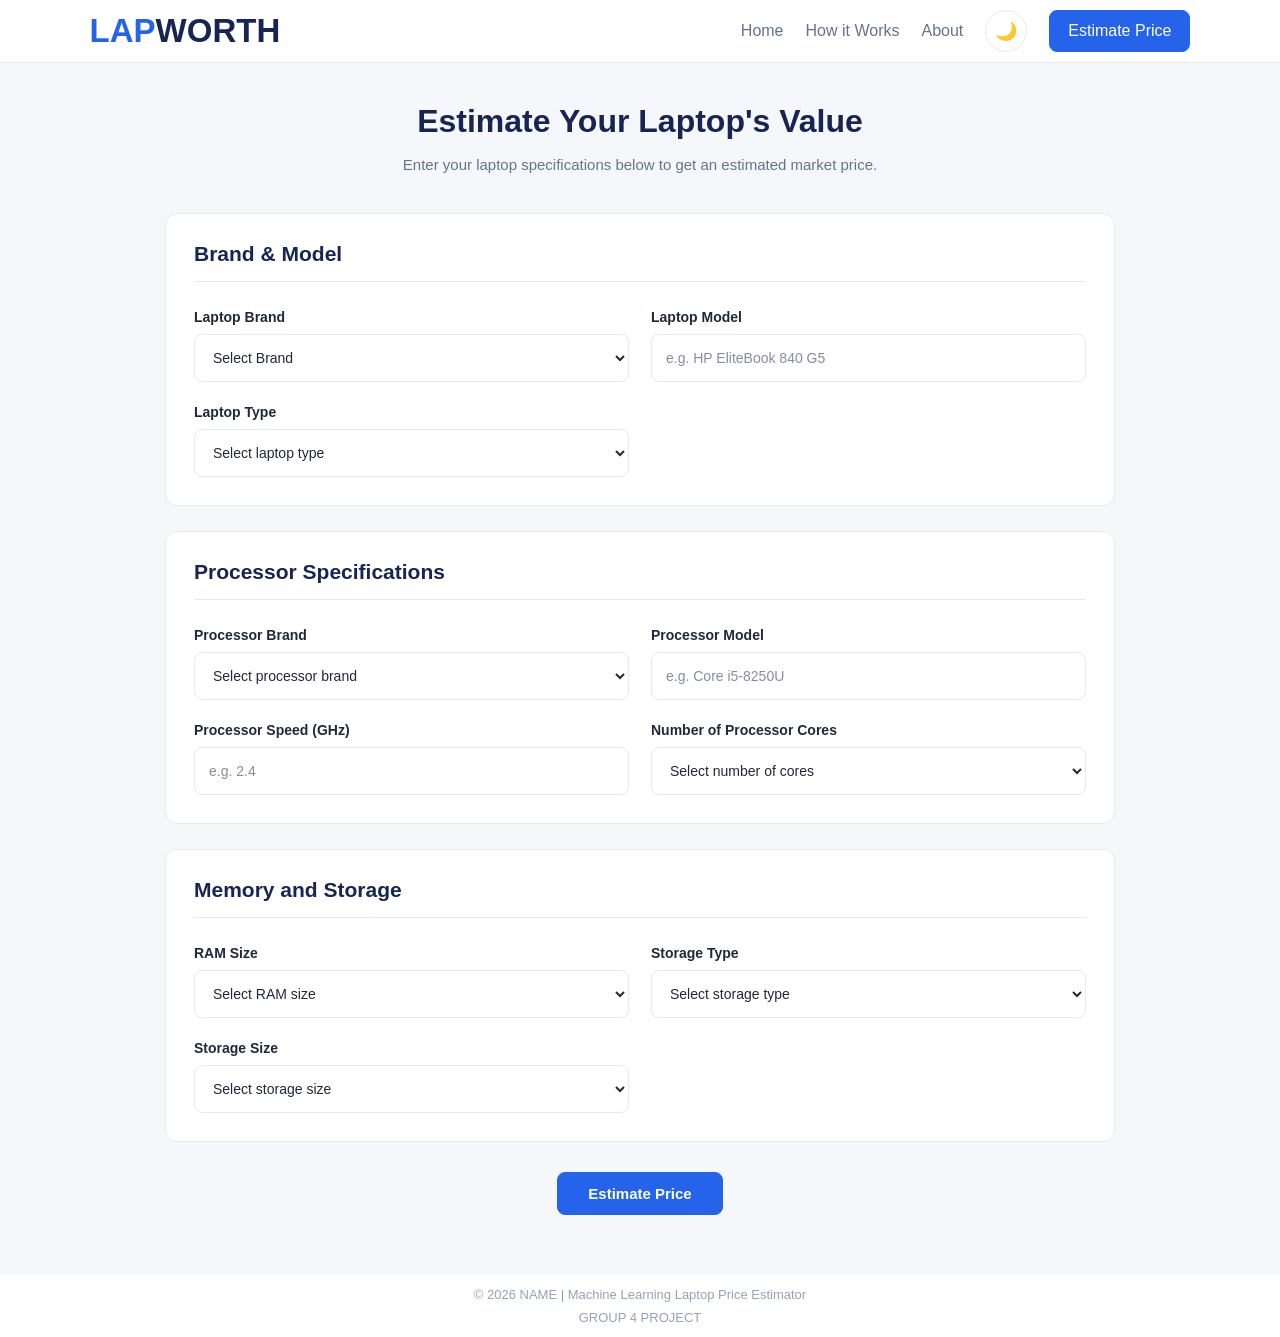
==== frontend/predict.html @ 1dff50c3 "Added html, css and js files in the frontend folder" ====
<!DOCTYPE html>
<html lang="en">
<head>
    <meta charset="UTF-8">
    <meta name="viewport" content="width=device-width, initial-scale=1.0">
    <title>Estimate Price</title>
    <link rel="stylesheet" type="text/css" href="index.css">
</head>
<body class="predict-page">
   <nav class="nav">

    <div class="logo">
        <h2>LAP<span style="color:var(--heading-color);">WORTH</span></h2>
        </div>

    <div class="links">
    <a href="index.html">Home</a>
    <a href="works.html">How it Works</a>  
    <a href="about.html">About</a>

     <button id="theme-toggle" aria-label="Toggle dark mode">🌙</button>

    <a href="predict.html" class="links-btn">Estimate Price</a>
    </div>

   </nav>

   <main class="prediction-container">

    <div class="prediction-header">
        <h1>Estimate Your Laptop's Value</h1>
        <p>Enter your laptop specifications below to get an estimated market price.</p>
    </div>

    <form id="prediction-form">

        <div class="section">
            <div class="section-heading">
                <h2>Brand & Model</h2>
            </div>

            <div class="input">
                <label for="brand">Laptop Brand</label>
                <select name="brand" id="brand" required>
                    <option value="">Select Brand</option>
                    <option>HP</option>
                    <option>Dell</option>
                    <option>Lenovo</option>
                    <option>Apple</option>
                    <option>Asus</option>
                    <option>Acer</option>
                    <option>MSI</option>
                    <option>Microsoft</option>
                    <option>Samsung</option>
                    <option>Toshiba</option>
                    <option>Other</option>
                </select>
            </div>

            <div class="input">
                <label for="model">Laptop Model</label>
                <input type="text" name="model" id="model" required  placeholder="e.g. HP EliteBook 840 G5">
            </div>

            <div class="input">
                <label for="type">Laptop Type</label>
                <select id="laptopType" name="laptopType" required>
                    <option value="">Select laptop type</option>
                    <option>Notebook</option>
                    <option>Ultrabook</option>
                    <option>Gaming Laptop</option>
                    <option>Workstation</option>
                    <option>Convertible / 2-in-1</option>
                    <option>Chromebook</option>
                </select>
            </div>
        </div>

        <div class="section">
            <div class="section-heading">
                <h2>Processor Specifications</h2>
            </div>

            <div class="input">
                <label for="processorbrand">Processor Brand</label>
                <select id="processorbrand" name="processorbrand" required>
                            <option value="">Select processor brand</option>
                            <option>Intel</option>
                            <option>AMD</option>
                            <option>Apple</option>
                            <option>Qualcomm</option>
                        </select>
            </div>

            <div class="input">
                <label for="processormodel">Processor Model</label>
               <input
                            type="text"
                            id="processormodel"
                            name="processormodel"
                            placeholder="e.g. Core i5-8250U"
                            required
                        >
                    </div>

                    <div class="input">
                        <label for="processorspeed">Processor Speed (GHz)</label>
                        <input
                            type="number"
                            id="processorspeed"
                            name="processorspeed"
                            placeholder="e.g. 2.4"
                            step="0.1"
                            min="0"
                            required
                        >
                    </div>

                    <div class="input">
                        <label for="cores">Number of Processor Cores</label>
                        <select id="cores" name="cores" required>
                            <option value="">Select number of cores</option>
                            <option>2</option>
                            <option>4</option>
                            <option>6</option>
                            <option>8</option>
                            <option>10</option>
                            <option>12</option>
                            <option>14</option>
                            <option>16</option>
                            <option>18</option>
                            <option>20</option>
                            <option>24</option>
                        </select>
                    </div>

            </div>

            <div class="section">
                <div class="section-heading">
                    <h2>Memory and Storage</h2>                    
                </div>

                <div class="input">
                    <label for="ram">RAM Size</label>
                    <select id="ram" name="ram" required>
                            <option value="">Select RAM size</option>
                            <option>2GB</option>
                            <option>4GB</option>
                            <option>8GB</option>
                            <option>12GB</option>
                            <option>16GB</option>
                            <option>24GB</option>
                            <option>32GB</option>
                            <option>64GB</option>
                        </select>
                </div>

                <div class="input">
                    <label for="storagetype">Storage Type</label>
                    <select id="storageType" name="storageType" required>
                            <option value="">Select storage type</option>
                            <option>HDD</option>
                            <option>SSD</option>
                            <option>Hybrid</option>
                            <option>eMMC</option>
                        </select>
                </div>

                <div class="input">
                    <label for="storagesize">Storage Size</label>
                    <select id="storagesize" name="storagesize" required>
                            <option value="">Select storage size</option>
                            <option>128GB</option>
                            <option>256GB</option>
                            <option>512GB</option>
                            <option>1TB</option>
                            <option>2TB</option>
                            <option>4TB</option>
                        </select>
            </div>

        </div>

        <div class="predict-predict">
            <a href="predict.html" class="predict-btn">Estimate Price</a>
        </div>
    </form>
    
   </main>

   <footer>
        <p>© 2026 NAME | Machine Learning Laptop Price Estimator</p>
        <p style="margin-top: 8px;">
            GROUP 4 PROJECT
        </p>
    </footer>

     <script src="theme.js" defer></script>

</body>
</html>
---- frontend/index.css ----
:root {
    --bg-color: #f5f7fb;
    --nav-bg: #ffffff;
    --text-color: #1e293b;
    --heading-color: #172554;
    --secondary-text: #64748b;
    --border-color: #e5eaf1;
    --footer-text: #94a3b8;
    --card-bg: #ffffff;
    --input-bg: #ffffff;
    --primary-color: #2563eb;
    --primary-hover: #1d4ed8;
    }

[data-theme="dark"] {
    --bg-color: #0f172a;
    --nav-bg: #1e293b;
    --text-color: #e2e8f0;
    --heading-color: #f8fafc;
    --secondary-text: #94a3b8;
    --border-color: #334155;
    --footer-text: #94a3b8;
    --card-bg: #1e293b;
    --input-bg: #0f172a;
    --primary-color: #3b82f6;
    --primary-hover: #2563eb;
}

* {
    margin: 0;
    padding: 0;
    box-sizing: border-box;
    font-family: "Segoe UI", Arial, sans-serif;
}

body {
    background: var(--bg-color);
    color: var(--text-color);
    transition: background 0.3s ease, color 0.3s ease;
}

.nav {
    background: var(--nav-bg);
    padding: 10px 7%;
    display: flex;
    justify-content: space-between;
    align-items: center;
    border-bottom: 1px solid var(--border-color);
    transition: background 0.3s ease;
}

.logo {
    display: flex;
    flex-direction: row;
    font-size: 22px;
    font-weight: 800;
    color: var(--primary-color);
    gap: 10px;
    align-items: center;
}

.links {
    display: flex;
    gap: 22px;
    align-items: center;
    justify-content: space-between;
}

.links a {
    text-decoration: none;
    color: var(--secondary-text);
    font-size: 16px;
    transition: color 0.3s ease;
}

.links a:hover {
    color: var(--primary-color);
}

.links-btn {
    background: var(--primary-color);
    color: white !important;
    padding: 11px 18px;
    border-radius: 8px;
    font-size: 16px;
    border: solid 1px var(--primary-color);
    transition: 0.3s;
}

.links-btn:hover {
    background: var(--primary-hover);
}

.header {
    text-align: center;
    padding: 50px 20px 30px;
}

.header h2 {
    font-size: 36px;
    margin-bottom: 15px;
    color: var(--heading-color);
}

.header h3 {
    color: var(--secondary-text);
    font-size: 15px;
    line-height: 1.7;
    max-width: 600px;
    margin: auto;
}

.header img {
    width: 100%;
    max-width: 320px;
    height: auto;
    object-fit: contain;
    margin-top: -90px;
}


.predict {
    margin-top: -10px;
}

.predict-btn {
    display: inline-block;
    text-decoration: none;
    background: var(--primary-color);
    color: white;
    padding: 12px 30px;
    border: 1px solid var(--primary-color);
    border-radius: 8px;
    font-size: 15px;
    font-weight: 600;
    cursor: pointer;
    transition: 0.3s;
}

.predict-btn:hover {
    background: var(--primary-hover);
}

footer {
    text-align: center;
    padding: 12px 10px;
    font-size: 13px;
    color: var(--footer-text);
    background: var(--nav-bg);
    transition: background 0.3s ease, color 0.3s ease;
}

#theme-toggle {
    background: var(--nav-bg);
    color: var(--text-color);
    border: 1px solid var(--border-color);
    width: 42px;
    height: 42px;
    border-radius: 50%;
    font-size: 18px;
    cursor: pointer;
    display: flex;
    align-items: center;
    justify-content: center;
    transition: 0.3s;
}

#theme-toggle:hover {
    background: var(--border-color);
    transform: scale(1.05);
}

.steps{
    display: flex;
    flex-direction: row;
    align-items: center;
    justify-content: space-around;
    gap: 20px;
    margin: 80px 0 50px 0;
}

.steps div{
    background: var(--card-bg);
    padding: 40px 20px;
    border-radius: 8px;
    border: 1px solid var(--border-color);
    width: 200px;
    height: 200px;
    text-align: center;
}

.stepdiv h3{
    color: var(--heading-color);
    font-size: 18px;
    margin-bottom: 10px;
}

.work-heading{
    margin-top: 50px;
    text-align: center;
}
.work-predict {
    display: flex;
    justify-content: center;
    align-items: center;
    margin-top: -10px;
    margin-bottom: 30px;
}

.about-page .about-container {
    max-width: 1100px;
    margin: auto;
    padding: 40px 25px 60px;
}


.about-page .about-header {
    text-align: center;
    margin-bottom: 35px;
}

.about-page .about-header h1 {
    font-size: 32px;
    color: var(--heading-color);
    margin-bottom: 10px;
}

.about-page .about-header p {
    color: var(--secondary-text);
    font-size: 16px;
}


.about-page .course-info {
    display: grid;
    grid-template-columns: repeat(4, 1fr);
    gap: 20px;
    margin-bottom: 35px;
}

.about-page .info-card {
    background: var(--card-bg);
    border: 1px solid var(--border-color);
    border-radius: 10px;
    padding: 25px 20px;
    text-align: center;
}


.about-page .info-card h3 {
    color: var(--secondary-text);
    font-size: 14px;
    margin-bottom: 12px;
}

.about-page .info-card p {
    color: var(--heading-color);
    font-size: 16px;
    font-weight: 600;
}

.about-page .project-description {
    background: var(--card-bg);
    border: 1px solid var(--border-color);
    border-left: 5px solid var(--primary-color);
    border-radius: 10px;
    padding: 30px;
    margin-bottom: 45px;
}

.about-page .project-description h2 {
    color: var(--heading-color);
    font-size: 23px;
    margin-bottom: 15px;
}

.about-page .project-description p {
    color: var(--text-color);
    line-height: 1.8;
    font-size: 15px;
}

.about-page .members-section h2 {
    text-align: center;
    font-size: 26px;
    color: var(--heading-color);
    margin-bottom: 10px;
}

.about-page .members-subtitle {
    text-align: center;
    color: var(--secondary-text);
    margin-bottom: 25px;
    font-size: 14px;
}


.about-page .table-container {
    overflow-x: auto;
    background: var(--card-bg);
    border: 1px solid var(--border-color);
    border-radius: 10px;
}


.about-page .members-table {
    width: 100%;
    border-collapse: collapse;
    min-width: 650px;
}

.about-page .members-table th {
    background: var(--primary-color);
    color: white;
    text-align: left;
    padding: 16px 20px;
    font-size: 15px;
}

.about-page .members-table td {
    padding: 16px 20px;
    border-bottom: 1px solid var(--border-color);
    color: var(--text-color);
    font-size: 14px;
}

.about-page .members-table tbody tr {
    transition: background 0.2s ease;
}

.about-page .members-table tbody tr:hover {
    background: var(--bg-color);
}

.about-page .members-table tbody tr:last-child td {
    border-bottom: none;
}


.predict-page .prediction-container {
    max-width: 1000px;
    margin: auto;
    padding: 40px 25px 60px;
}


.predict-page .prediction-header {
    text-align: center;
    margin-bottom: 35px;
}

.predict-page .prediction-header h1 {
    color: var(--heading-color);
    font-size: 32px;
    margin-bottom: 12px;
}

.predict-page .prediction-header p {
    color: var(--secondary-text);
    font-size: 15px;
    line-height: 1.7;
}

.predict-page #prediction-form {
    display: flex;
    flex-direction: column;
    gap: 25px;
}

.predict-page .section {
    background: var(--card-bg);
    border: 1px solid var(--border-color);
    border-radius: 12px;
    padding: 28px;
    display: grid;
    grid-template-columns: repeat(2, 1fr);
    gap: 22px;
    transition: background 0.3s ease;
}

.predict-page .section-heading {
    grid-column: 1 / -1;
    border-bottom: 1px solid var(--border-color);
    padding-bottom: 15px;
    margin-bottom: 5px;
}

.predict-page .section-heading h2 {
    font-size: 21px;
    color: var(--heading-color);
}

.predict-page .input {
    display: flex;
    flex-direction: column;
    gap: 9px;
}

.predict-page .input label {
    color: var(--text-color);
    font-size: 14px;
    font-weight: 600;
}

.predict-page .input input,
.predict-page .input select {
    width: 100%;
    height: 48px;
    padding: 0 14px;
    border: 1px solid var(--border-color);
    border-radius: 8px;
    background: var(--input-bg);
    color: var(--text-color);
    font-size: 14px;
    outline: none;
    transition: border 0.3s ease, box-shadow 0.3s ease;
}

.predict-page .input input:focus,
.predict-page .input select:focus {
    border-color: var(--primary-color);
    box-shadow: 0 0 0 3px rgba(37, 99, 235, 0.12);
}

.predict-page .input input::placeholder {
    color: var(--secondary-text);
    opacity: 0.8;
}

.predict-page .input select option {
    background: var(--input-bg);
    color: var(--text-color);
}

.predict-page .predict-predict {
    display: flex;
    justify-content: center;
    margin-top: 5px;
}
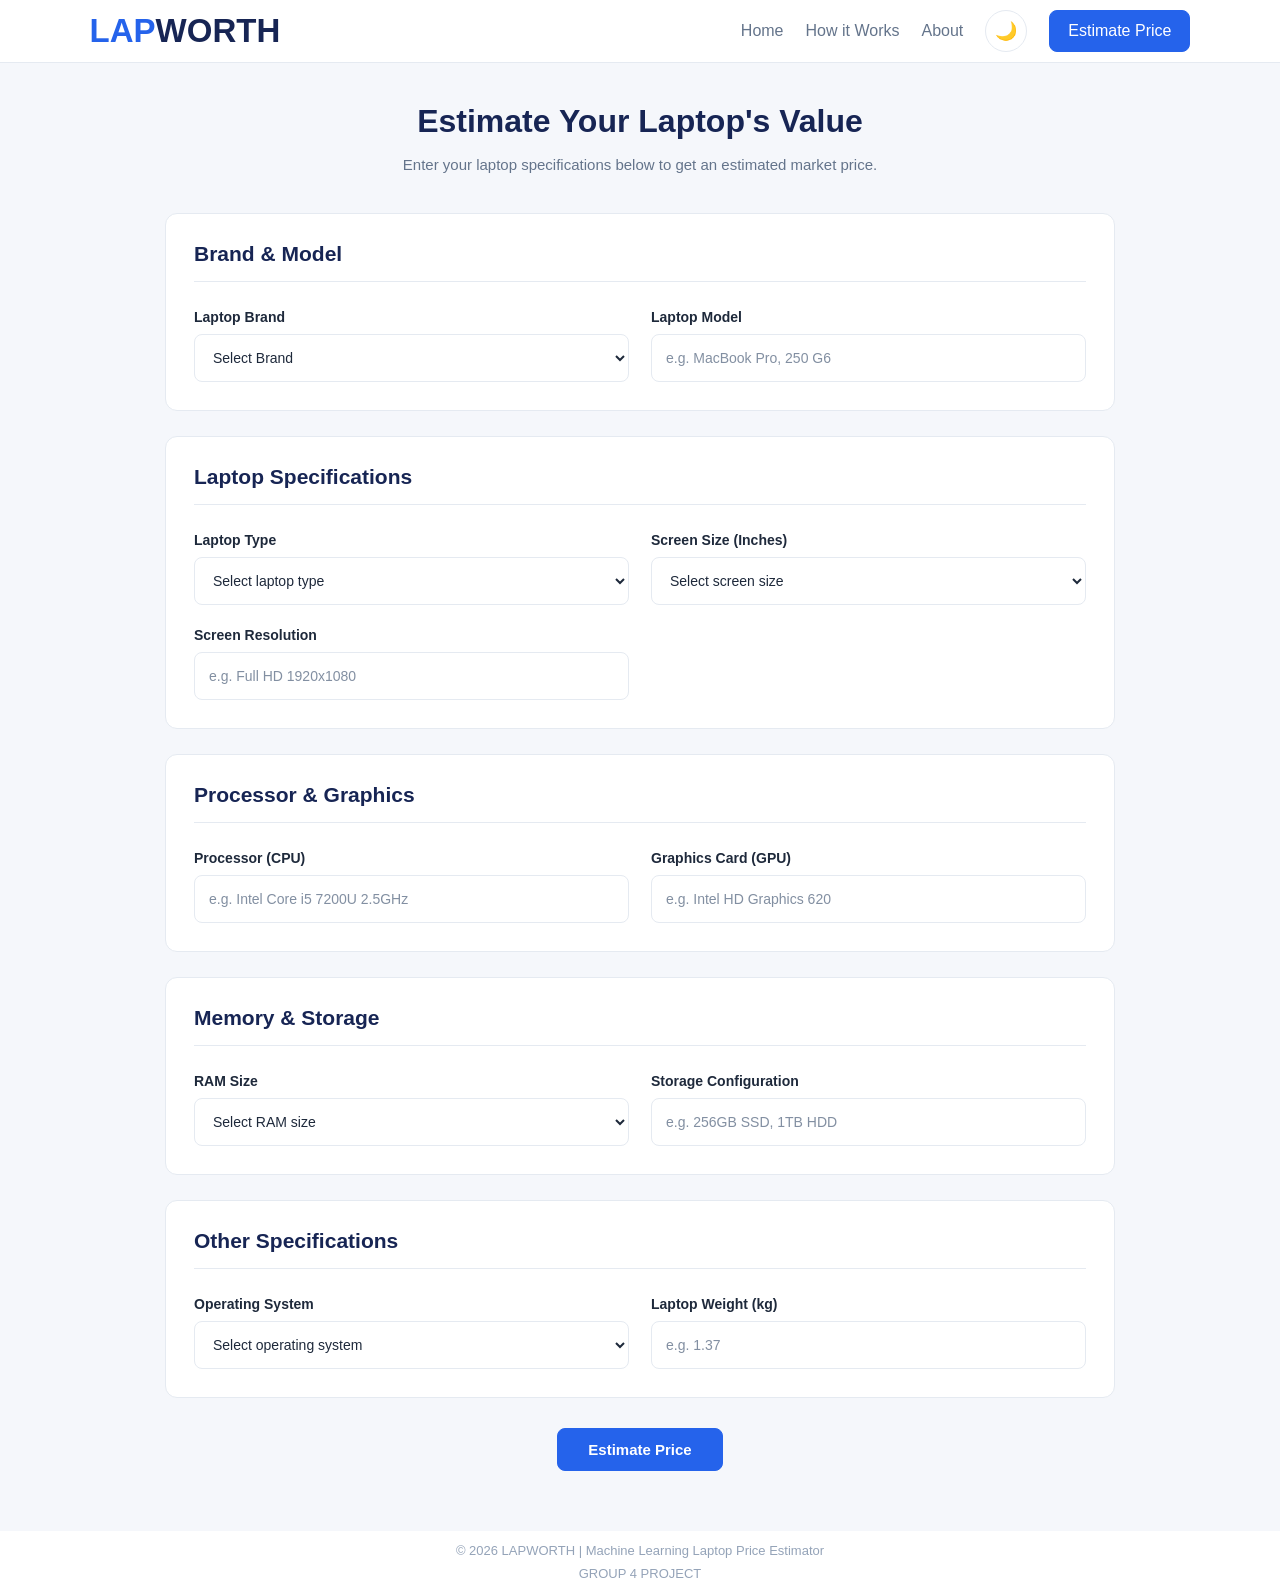
==== commit 4a43af2f: "Updated about page and predict page" ====
--- a/frontend/predict.html
+++ b/frontend/predict.html
@@ -1,3 +1,4 @@
+
 <!DOCTYPE html>
 <html lang="en">
 <head>
@@ -6,197 +7,264 @@
     <title>Estimate Price</title>
     <link rel="stylesheet" type="text/css" href="index.css">
 </head>
+
 <body class="predict-page">
-   <nav class="nav">
-
-    <div class="logo">
-        <h2>LAP<span style="color:var(--heading-color);">WORTH</span></h2>
+
+    <nav class="nav">
+
+        <div class="logo">
+            <h2>LAP<span style="color:var(--heading-color);">WORTH</span></h2>
         </div>
 
-    <div class="links">
-    <a href="index.html">Home</a>
-    <a href="works.html">How it Works</a>  
-    <a href="about.html">About</a>
-
-     <button id="theme-toggle" aria-label="Toggle dark mode">🌙</button>
-
-    <a href="predict.html" class="links-btn">Estimate Price</a>
-    </div>
-
-   </nav>
-
-   <main class="prediction-container">
-
-    <div class="prediction-header">
-        <h1>Estimate Your Laptop's Value</h1>
-        <p>Enter your laptop specifications below to get an estimated market price.</p>
-    </div>
-
-    <form id="prediction-form">
-
-        <div class="section">
-            <div class="section-heading">
-                <h2>Brand & Model</h2>
-            </div>
-
-            <div class="input">
-                <label for="brand">Laptop Brand</label>
-                <select name="brand" id="brand" required>
-                    <option value="">Select Brand</option>
-                    <option>HP</option>
-                    <option>Dell</option>
-                    <option>Lenovo</option>
-                    <option>Apple</option>
-                    <option>Asus</option>
-                    <option>Acer</option>
-                    <option>MSI</option>
-                    <option>Microsoft</option>
-                    <option>Samsung</option>
-                    <option>Toshiba</option>
-                    <option>Other</option>
-                </select>
-            </div>
-
-            <div class="input">
-                <label for="model">Laptop Model</label>
-                <input type="text" name="model" id="model" required  placeholder="e.g. HP EliteBook 840 G5">
-            </div>
-
-            <div class="input">
-                <label for="type">Laptop Type</label>
-                <select id="laptopType" name="laptopType" required>
-                    <option value="">Select laptop type</option>
-                    <option>Notebook</option>
-                    <option>Ultrabook</option>
-                    <option>Gaming Laptop</option>
-                    <option>Workstation</option>
-                    <option>Convertible / 2-in-1</option>
-                    <option>Chromebook</option>
-                </select>
-            </div>
+        <div class="links">
+            <a href="index.html">Home</a>
+            <a href="works.html">How it Works</a>
+            <a href="about.html">About</a>
+
+            <button id="theme-toggle" aria-label="Toggle dark mode">🌙</button>
+
+            <a href="predict.html" class="links-btn">Estimate Price</a>
         </div>
 
-        <div class="section">
-            <div class="section-heading">
-                <h2>Processor Specifications</h2>
-            </div>
-
-            <div class="input">
-                <label for="processorbrand">Processor Brand</label>
-                <select id="processorbrand" name="processorbrand" required>
-                            <option value="">Select processor brand</option>
-                            <option>Intel</option>
-                            <option>AMD</option>
-                            <option>Apple</option>
-                            <option>Qualcomm</option>
-                        </select>
-            </div>
-
-            <div class="input">
-                <label for="processormodel">Processor Model</label>
-               <input
-                            type="text"
-                            id="processormodel"
-                            name="processormodel"
-                            placeholder="e.g. Core i5-8250U"
-                            required
-                        >
-                    </div>
-
-                    <div class="input">
-                        <label for="processorspeed">Processor Speed (GHz)</label>
-                        <input
-                            type="number"
-                            id="processorspeed"
-                            name="processorspeed"
-                            placeholder="e.g. 2.4"
-                            step="0.1"
-                            min="0"
-                            required
-                        >
-                    </div>
-
-                    <div class="input">
-                        <label for="cores">Number of Processor Cores</label>
-                        <select id="cores" name="cores" required>
-                            <option value="">Select number of cores</option>
-                            <option>2</option>
-                            <option>4</option>
-                            <option>6</option>
-                            <option>8</option>
-                            <option>10</option>
-                            <option>12</option>
-                            <option>14</option>
-                            <option>16</option>
-                            <option>18</option>
-                            <option>20</option>
-                            <option>24</option>
-                        </select>
-                    </div>
-
-            </div>
-
-            <div class="section">
-                <div class="section-heading">
-                    <h2>Memory and Storage</h2>                    
+    </nav>
+
+    <main class="prediction-container">
+
+        <div class="prediction-header">
+            <h1>Estimate Your Laptop's Value</h1>
+            <p>Enter your laptop specifications below to get an estimated market price.</p>
+        </div>
+
+        <form id="prediction-form">
+
+            <!-- BRAND AND MODEL -->
+            <div class="section">
+
+                <div class="section-heading">
+                    <h2>Brand & Model</h2>
+                </div>
+
+                <div class="input">
+                    <label for="company">Laptop Brand</label>
+                    <select name="Company" id="company" required>
+                        <option value="">Select Brand</option>
+                        <option>Apple</option>
+                        <option>HP</option>
+                        <option>Acer</option>
+                        <option>Asus</option>
+                        <option>Dell</option>
+                        <option>Lenovo</option>
+                        <option>Chuwi</option>
+                        <option>MSI</option>
+                        <option>Microsoft</option>
+                        <option>Toshiba</option>
+                        <option>Huawei</option>
+       	                <option>Xiaomi</option>
+                        <option>Vero</option>
+                        <option>Razer</option>
+                        <option>Mediacom</option>
+                        <option>Samsung</option>
+                        <option>Google</option>
+                        <option>Fujitsu</option>
+                        <option>LG</option>
+                    </select>
+                </div>
+
+                <div class="input">
+                    <label for="product">Laptop Model</label>
+                    <input
+                        type="text"
+                        name="Product"
+                        id="product"
+                        placeholder="e.g. MacBook Pro, 250 G6"
+                        required
+                    >
+                </div>
+
+            </div>
+
+            <!-- LAPTOP SPECIFICATIONS -->
+            <div class="section">
+
+                <div class="section-heading">
+                    <h2>Laptop Specifications</h2>
+                </div>
+
+                <div class="input">
+                    <label for="typeName">Laptop Type</label>
+                    <select name="TypeName" id="typeName" required>
+                        <option value="">Select laptop type</option>
+                        <option>Ultrabook</option>
+                        <option>Notebook</option>
+                        <option>Netbook</option>
+                        <option>Gaming</option>
+                        <option>2 in 1 Convertible</option>
+                        <option>Workstation</option>
+                    </select>
+                </div>
+
+                <div class="input">
+                    <label for="inches">Screen Size (Inches)</label>
+                    <select name="Inches" id="inches" required>
+                        <option value="">Select screen size</option>
+                        <option>10.1</option>
+                        <option>11.3</option>
+                        <option>11.6</option>
+                        <option>12.0</option>
+                        <option>12.3</option>
+                        <option>12.5</option>
+                        <option>13.0</option>
+                        <option>13.3</option>
+                        <option>13.5</option>
+                        <option>13.9</option>
+                        <option>14.0</option>
+                        <option>14.1</option>
+                        <option>15.0</option>
+                        <option>15.4</option>
+                        <option>15.6</option>
+                        <option>17.0</option>
+                        <option>17.3</option>
+                        <option>18.4</option>
+                    </select>
+                </div>
+
+                <div class="input">
+                    <label for="screenResolution">Screen Resolution</label>
+                    <input
+                        type="text"
+                        name="ScreenResolution"
+                        id="screenResolution"
+                        placeholder="e.g. Full HD 1920x1080"
+                        required
+                    >
+                </div>
+
+            </div>
+
+            <!-- PROCESSOR AND GRAPHICS -->
+            <div class="section">
+
+                <div class="section-heading">
+                    <h2>Processor & Graphics</h2>
+                </div>
+
+                <div class="input">
+                    <label for="cpu">Processor (CPU)</label>
+                    <input
+                        type="text"
+                        name="Cpu"
+                        id="cpu"
+                        placeholder="e.g. Intel Core i5 7200U 2.5GHz"
+                        required
+                    >
+                </div>
+
+                <div class="input">
+                    <label for="gpu">Graphics Card (GPU)</label>
+                    <input
+                        type="text"
+                        name="Gpu"
+                        id="gpu"
+                        placeholder="e.g. Intel HD Graphics 620"
+                        required
+                    >
+                </div>
+
+            </div>
+
+            <!-- MEMORY AND STORAGE -->
+            <div class="section">
+
+                <div class="section-heading">
+                    <h2>Memory & Storage</h2>
                 </div>
 
                 <div class="input">
                     <label for="ram">RAM Size</label>
-                    <select id="ram" name="ram" required>
-                            <option value="">Select RAM size</option>
-                            <option>2GB</option>
-                            <option>4GB</option>
-                            <option>8GB</option>
-                            <option>12GB</option>
-                            <option>16GB</option>
-                            <option>24GB</option>
-                            <option>32GB</option>
-                            <option>64GB</option>
-                        </select>
-                </div>
-
-                <div class="input">
-                    <label for="storagetype">Storage Type</label>
-                    <select id="storageType" name="storageType" required>
-                            <option value="">Select storage type</option>
-                            <option>HDD</option>
-                            <option>SSD</option>
-                            <option>Hybrid</option>
-                            <option>eMMC</option>
-                        </select>
-                </div>
-
-                <div class="input">
-                    <label for="storagesize">Storage Size</label>
-                    <select id="storagesize" name="storagesize" required>
-                            <option value="">Select storage size</option>
-                            <option>128GB</option>
-                            <option>256GB</option>
-                            <option>512GB</option>
-                            <option>1TB</option>
-                            <option>2TB</option>
-                            <option>4TB</option>
-                        </select>
-            </div>
-
-        </div>
-
-        <div class="predict-predict">
-            <a href="predict.html" class="predict-btn">Estimate Price</a>
-        </div>
-    </form>
-    
-   </main>
-
-   <footer>
-        <p>© 2026 NAME | Machine Learning Laptop Price Estimator</p>
+                    <select name="Ram" id="ram" required>
+                        <option value="">Select RAM size</option>
+                        <option>2GB</option>
+                        <option>4GB</option>
+                        <option>6GB</option>
+                        <option>8GB</option>
+                        <option>12GB</option>
+                        <option>16GB</option>
+                        <option>24GB</option>
+                        <option>32GB</option>
+                        <option>64GB</option>
+                    </select>
+                </div>
+
+                <div class="input">
+                    <label for="memory">Storage Configuration</label>
+                    <input
+                        type="text"
+                        name="Memory"
+                        id="memory"
+                        placeholder="e.g. 256GB SSD, 1TB HDD"
+                        required
+                    >
+                </div>
+
+            </div>
+
+            <!-- OTHER SPECIFICATIONS -->
+            <div class="section">
+
+                <div class="section-heading">
+                    <h2>Other Specifications</h2>
+                </div>
+
+                <div class="input">
+                    <label for="opSys">Operating System</label>
+                    <select name="OpSys" id="opSys" required>
+                        <option value="">Select operating system</option>
+                        <option>Windows 10</option>
+                        <option>Windows 10 S</option>
+                        <option>Windows 7</option>
+                        <option>macOS</option>
+                        <option>Mac OS X</option>
+                        <option>Linux</option>
+                        <option>Chrome OS</option>
+                        <option>Android</option>
+                        <option>No OS</option>
+                    </select>
+                </div>
+
+                <div class="input">
+                    <label for="weight">Laptop Weight (kg)</label>
+                    <input
+                        type="number"
+                        name="Weight"
+                        id="weight"
+                        placeholder="e.g. 1.37"
+                        step="0.01"
+                        min="0"
+                        required
+                    >
+                </div>
+
+            </div>
+
+            <!-- SUBMIT BUTTON -->
+            <div class="predict-predict">
+                <button type="submit" class="predict-btn">
+                    Estimate Price
+                </button>
+            </div>
+
+        </form>
+
+    </main>
+
+    <footer>
+        <p>© 2026 LAPWORTH | Machine Learning Laptop Price Estimator</p>
         <p style="margin-top: 8px;">
             GROUP 4 PROJECT
         </p>
     </footer>
 
-     <script src="theme.js" defer></script>
+    <script src="theme.js" defer></script>
 
 </body>
-</html>+</html>
